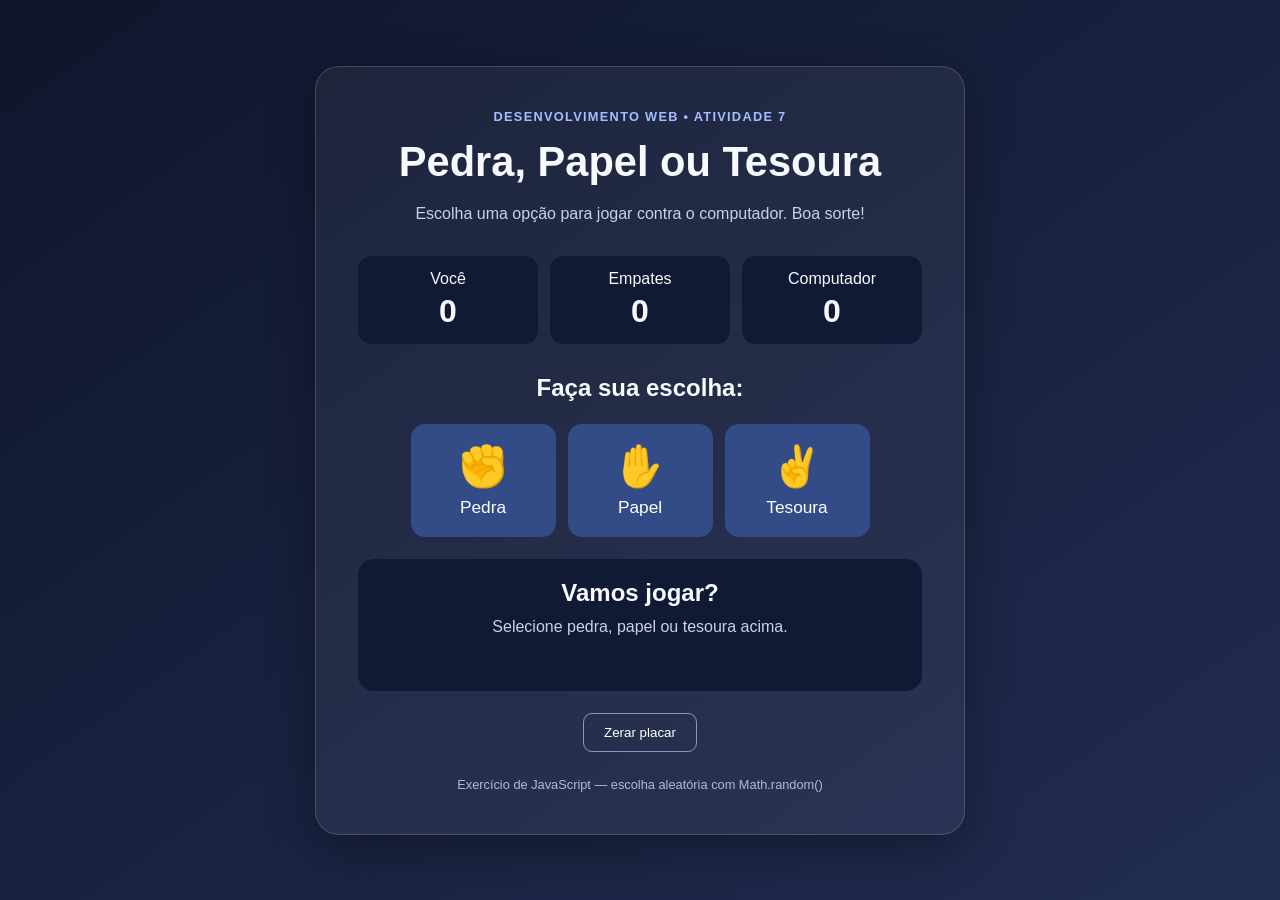
==== Atividade7/index.html @ 9fa2fe04 "Adiciona Atividade 7 - jogo Pedra Papel ou Tesoura em JavaScript" ====
<!DOCTYPE html>
<html lang="pt-BR">
<head>
  <meta charset="UTF-8">
  <meta name="viewport" content="width=device-width, initial-scale=1.0">
  <title>Atividade 7 - Pedra, Papel ou Tesoura</title>
  <style>
    :root { color-scheme: dark; font-family: Arial, Helvetica, sans-serif; }
    * { box-sizing: border-box; }
    body { margin: 0; min-height: 100vh; background: linear-gradient(145deg,#10152d,#212d50); color: #f7f9ff; display: grid; place-items: center; padding: 24px; }
    main { width: min(100%, 650px); background: #ffffff0d; border: 1px solid #ffffff28; border-radius: 24px; padding: clamp(22px,5vw,42px); text-align: center; box-shadow: 0 15px 50px #0005; }
    .tag { color: #a4bdff; font-weight: 700; letter-spacing: .1em; font-size: .8rem; text-transform: uppercase; }
    h1 { margin: 14px 0 8px; font-size: clamp(1.8rem,5vw,2.6rem); }
    p { line-height: 1.5; color: #c9d2e6; }
    .placar { display: flex; justify-content: center; gap: 12px; margin: 30px 0; flex-wrap: wrap; }
    .placar div { flex: 1; min-width: 100px; background: #111a35; border-radius: 14px; padding: 14px; }
    .placar strong { display: block; font-size: 2rem; margin-top: 5px; }
    .opcoes { display: flex; justify-content: center; gap: 12px; flex-wrap: wrap; margin: 22px 0; }
    .opcoes button { cursor: pointer; width: 145px; max-width: 100%; padding: 17px 10px; font-size: 1.08rem; background: #334b87; color: white; border: 2px solid transparent; border-radius: 14px; transition: transform .15s, background .15s; }
    .opcoes button:hover, .opcoes button:focus-visible { background: #4566b8; transform: translateY(-3px); outline: none; border-color: #a1bbff; }
    .emoji { display: block; font-size: 2.5rem; margin-bottom: 7px; }
    #resultado { background: #111a35; border-radius: 16px; padding: 20px; min-height: 132px; margin-top: 20px; }
    #resultado h2 { margin: 0 0 8px; }
    #resultado p { margin: 6px 0; }
    #reiniciar { margin-top: 22px; border: 1px solid #8399c6; background: transparent; color: white; border-radius: 9px; padding: 11px 20px; cursor: pointer; }
    #reiniciar:hover { background: #ffffff1a; }
    footer { font-size: .8rem; color: #aebcdb; margin-top: 25px; }
  </style>
</head>
<body>
  <main>
    <div class="tag">Desenvolvimento Web • Atividade 7</div>
    <h1>Pedra, Papel ou Tesoura</h1>
    <p>Escolha uma opção para jogar contra o computador. Boa sorte!</p>

    <section class="placar" aria-label="Placar do jogo">
      <div>Você<strong id="pontos-jogador">0</strong></div>
      <div>Empates<strong id="pontos-empates">0</strong></div>
      <div>Computador<strong id="pontos-computador">0</strong></div>
    </section>

    <h2>Faça sua escolha:</h2>
    <div class="opcoes">
      <button type="button" data-escolha="pedra"><span class="emoji">✊</span>Pedra</button>
      <button type="button" data-escolha="papel"><span class="emoji">✋</span>Papel</button>
      <button type="button" data-escolha="tesoura"><span class="emoji">✌️</span>Tesoura</button>
    </div>

    <section id="resultado" aria-live="polite">
      <h2>Vamos jogar?</h2>
      <p>Selecione pedra, papel ou tesoura acima.</p>
    </section>
    <button type="button" id="reiniciar">Zerar placar</button>
    <footer>Exercício de JavaScript — escolha aleatória com Math.random()</footer>
  </main>

  <script>
    const opcoes = ["pedra", "papel", "tesoura"];
    const simbolos = { pedra: "✊", papel: "✋", tesoura: "✌️" };
    const mensagens = {
      "pedra-tesoura": "Pedra quebra tesoura.",
      "tesoura-papel": "Tesoura corta papel.",
      "papel-pedra": "Papel cobre a pedra."
    };

    let vitorias = 0;
    let derrotas = 0;
    let empates = 0;

    function jogar(escolhaJogador) {
      // Math.random() produz um número de 0 (inclusive) a 1 (exclusive).
      // Math.floor() converte esse valor em um índice: 0, 1 ou 2.
      const indice = Math.floor(Math.random() * 3);
      const escolhaComputador = opcoes[indice];

      let titulo;
      let explicacao;

      if (escolhaJogador === escolhaComputador) {
        empates++;
        titulo = "Empate!";
        explicacao = "Os dois escolheram a mesma opção.";
      } else if (mensagens[escolhaJogador + "-" + escolhaComputador]) {
        vitorias++;
        titulo = "Você venceu! 🎉";
        explicacao = mensagens[escolhaJogador + "-" + escolhaComputador];
      } else {
        derrotas++;
        titulo = "O computador venceu!";
        explicacao = mensagens[escolhaComputador + "-" + escolhaJogador];
      }

      document.getElementById("pontos-jogador").textContent = vitorias;
      document.getElementById("pontos-computador").textContent = derrotas;
      document.getElementById("pontos-empates").textContent = empates;
      document.getElementById("resultado").innerHTML =
        "<h2>" + titulo + "</h2>" +
        "<p>Você: " + simbolos[escolhaJogador] + " " + escolhaJogador +
        " | Computador: " + simbolos[escolhaComputador] + " " + escolhaComputador + "</p>" +
        "<p>" + explicacao + "</p>";
    }

    document.querySelectorAll("[data-escolha]").forEach(function(botao) {
      botao.addEventListener("click", function() {
        jogar(botao.dataset.escolha);
      });
    });

    document.getElementById("reiniciar").addEventListener("click", function() {
      vitorias = 0;
      derrotas = 0;
      empates = 0;
      document.getElementById("pontos-jogador").textContent = "0";
      document.getElementById("pontos-computador").textContent = "0";
      document.getElementById("pontos-empates").textContent = "0";
      document.getElementById("resultado").innerHTML =
        "<h2>Placar zerado!</h2><p>Escolha uma opção para começar novamente.</p>";
    });
  </script>
</body>
</html>
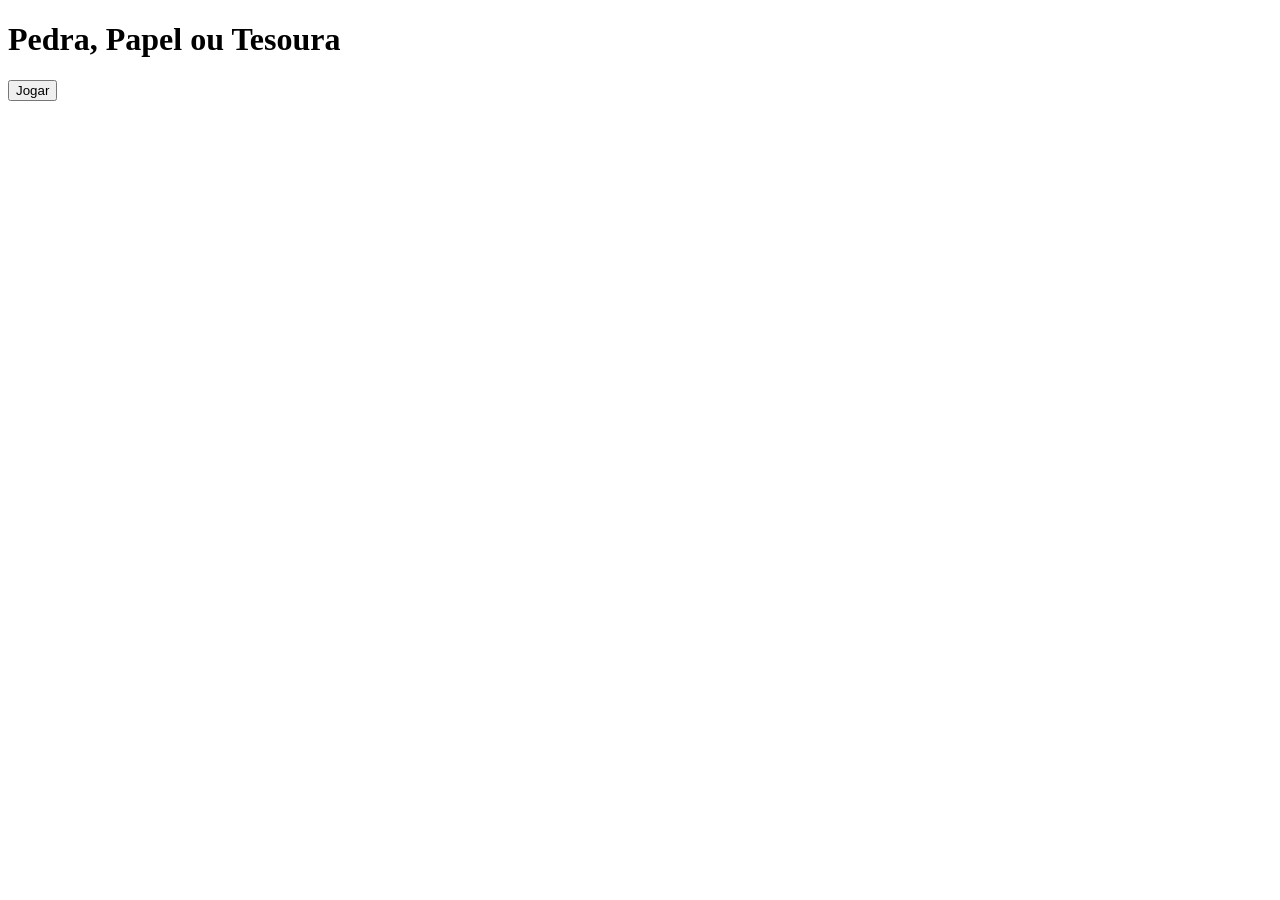
==== commit 5dfc102c: "Simplifica Atividade 7 para JavaScript básico" ====
--- a/Atividade7/index.html
+++ b/Atividade7/index.html
@@ -1,121 +1,41 @@
 <!DOCTYPE html>
-<html lang="pt-BR">
+<html lang="pt-br">
 <head>
-  <meta charset="UTF-8">
-  <meta name="viewport" content="width=device-width, initial-scale=1.0">
-  <title>Atividade 7 - Pedra, Papel ou Tesoura</title>
-  <style>
-    :root { color-scheme: dark; font-family: Arial, Helvetica, sans-serif; }
-    * { box-sizing: border-box; }
-    body { margin: 0; min-height: 100vh; background: linear-gradient(145deg,#10152d,#212d50); color: #f7f9ff; display: grid; place-items: center; padding: 24px; }
-    main { width: min(100%, 650px); background: #ffffff0d; border: 1px solid #ffffff28; border-radius: 24px; padding: clamp(22px,5vw,42px); text-align: center; box-shadow: 0 15px 50px #0005; }
-    .tag { color: #a4bdff; font-weight: 700; letter-spacing: .1em; font-size: .8rem; text-transform: uppercase; }
-    h1 { margin: 14px 0 8px; font-size: clamp(1.8rem,5vw,2.6rem); }
-    p { line-height: 1.5; color: #c9d2e6; }
-    .placar { display: flex; justify-content: center; gap: 12px; margin: 30px 0; flex-wrap: wrap; }
-    .placar div { flex: 1; min-width: 100px; background: #111a35; border-radius: 14px; padding: 14px; }
-    .placar strong { display: block; font-size: 2rem; margin-top: 5px; }
-    .opcoes { display: flex; justify-content: center; gap: 12px; flex-wrap: wrap; margin: 22px 0; }
-    .opcoes button { cursor: pointer; width: 145px; max-width: 100%; padding: 17px 10px; font-size: 1.08rem; background: #334b87; color: white; border: 2px solid transparent; border-radius: 14px; transition: transform .15s, background .15s; }
-    .opcoes button:hover, .opcoes button:focus-visible { background: #4566b8; transform: translateY(-3px); outline: none; border-color: #a1bbff; }
-    .emoji { display: block; font-size: 2.5rem; margin-bottom: 7px; }
-    #resultado { background: #111a35; border-radius: 16px; padding: 20px; min-height: 132px; margin-top: 20px; }
-    #resultado h2 { margin: 0 0 8px; }
-    #resultado p { margin: 6px 0; }
-    #reiniciar { margin-top: 22px; border: 1px solid #8399c6; background: transparent; color: white; border-radius: 9px; padding: 11px 20px; cursor: pointer; }
-    #reiniciar:hover { background: #ffffff1a; }
-    footer { font-size: .8rem; color: #aebcdb; margin-top: 25px; }
-  </style>
+    <meta charset="UTF-8">
+    <title>Atividade 7</title>
 </head>
 <body>
-  <main>
-    <div class="tag">Desenvolvimento Web • Atividade 7</div>
     <h1>Pedra, Papel ou Tesoura</h1>
-    <p>Escolha uma opção para jogar contra o computador. Boa sorte!</p>
+    <button onclick="jogar()">Jogar</button>
 
-    <section class="placar" aria-label="Placar do jogo">
-      <div>Você<strong id="pontos-jogador">0</strong></div>
-      <div>Empates<strong id="pontos-empates">0</strong></div>
-      <div>Computador<strong id="pontos-computador">0</strong></div>
-    </section>
+    <script>
+        function jogar() {
+            let jogador = prompt("Escolha: pedra, papel ou tesoura").toLowerCase();
+            let numero = Math.floor(Math.random() * 3);
+            let computador;
 
-    <h2>Faça sua escolha:</h2>
-    <div class="opcoes">
-      <button type="button" data-escolha="pedra"><span class="emoji">✊</span>Pedra</button>
-      <button type="button" data-escolha="papel"><span class="emoji">✋</span>Papel</button>
-      <button type="button" data-escolha="tesoura"><span class="emoji">✌️</span>Tesoura</button>
-    </div>
+            if (numero == 0) {
+                computador = "pedra";
+            } else if (numero == 1) {
+                computador = "papel";
+            } else {
+                computador = "tesoura";
+            }
 
-    <section id="resultado" aria-live="polite">
-      <h2>Vamos jogar?</h2>
-      <p>Selecione pedra, papel ou tesoura acima.</p>
-    </section>
-    <button type="button" id="reiniciar">Zerar placar</button>
-    <footer>Exercício de JavaScript — escolha aleatória com Math.random()</footer>
-  </main>
-
-  <script>
-    const opcoes = ["pedra", "papel", "tesoura"];
-    const simbolos = { pedra: "✊", papel: "✋", tesoura: "✌️" };
-    const mensagens = {
-      "pedra-tesoura": "Pedra quebra tesoura.",
-      "tesoura-papel": "Tesoura corta papel.",
-      "papel-pedra": "Papel cobre a pedra."
-    };
-
-    let vitorias = 0;
-    let derrotas = 0;
-    let empates = 0;
-
-    function jogar(escolhaJogador) {
-      // Math.random() produz um número de 0 (inclusive) a 1 (exclusive).
-      // Math.floor() converte esse valor em um índice: 0, 1 ou 2.
-      const indice = Math.floor(Math.random() * 3);
-      const escolhaComputador = opcoes[indice];
-
-      let titulo;
-      let explicacao;
-
-      if (escolhaJogador === escolhaComputador) {
-        empates++;
-        titulo = "Empate!";
-        explicacao = "Os dois escolheram a mesma opção.";
-      } else if (mensagens[escolhaJogador + "-" + escolhaComputador]) {
-        vitorias++;
-        titulo = "Você venceu! 🎉";
-        explicacao = mensagens[escolhaJogador + "-" + escolhaComputador];
-      } else {
-        derrotas++;
-        titulo = "O computador venceu!";
-        explicacao = mensagens[escolhaComputador + "-" + escolhaJogador];
-      }
-
-      document.getElementById("pontos-jogador").textContent = vitorias;
-      document.getElementById("pontos-computador").textContent = derrotas;
-      document.getElementById("pontos-empates").textContent = empates;
-      document.getElementById("resultado").innerHTML =
-        "<h2>" + titulo + "</h2>" +
-        "<p>Você: " + simbolos[escolhaJogador] + " " + escolhaJogador +
-        " | Computador: " + simbolos[escolhaComputador] + " " + escolhaComputador + "</p>" +
-        "<p>" + explicacao + "</p>";
-    }
-
-    document.querySelectorAll("[data-escolha]").forEach(function(botao) {
-      botao.addEventListener("click", function() {
-        jogar(botao.dataset.escolha);
-      });
-    });
-
-    document.getElementById("reiniciar").addEventListener("click", function() {
-      vitorias = 0;
-      derrotas = 0;
-      empates = 0;
-      document.getElementById("pontos-jogador").textContent = "0";
-      document.getElementById("pontos-computador").textContent = "0";
-      document.getElementById("pontos-empates").textContent = "0";
-      document.getElementById("resultado").innerHTML =
-        "<h2>Placar zerado!</h2><p>Escolha uma opção para começar novamente.</p>";
-    });
-  </script>
+            if (jogador != "pedra" && jogador != "papel" && jogador != "tesoura") {
+                alert("Escolha inválida!");
+            } else if (jogador == computador) {
+                alert("Computador escolheu " + computador + ". Empate!");
+            } else if (
+                (jogador == "pedra" && computador == "tesoura") ||
+                (jogador == "papel" && computador == "pedra") ||
+                (jogador == "tesoura" && computador == "papel")
+            ) {
+                alert("Computador escolheu " + computador + ". Você ganhou!");
+            } else {
+                alert("Computador escolheu " + computador + ". Você perdeu!");
+            }
+        }
+    </script>
 </body>
-</html>+</html>
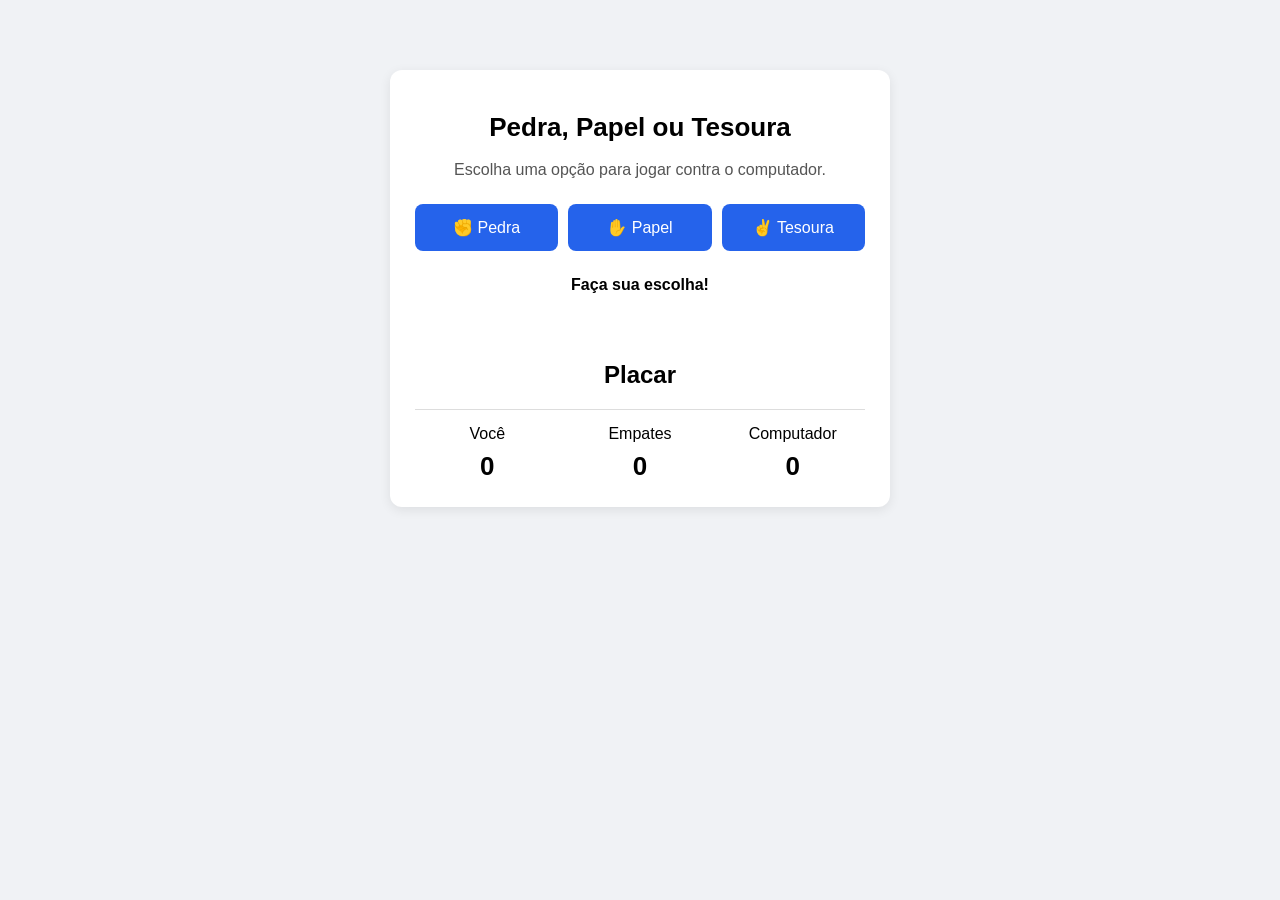
==== commit 1a71237a: "Ajusta interface responsiva simples e placar da Atividade 7" ====
--- a/Atividade7/index.html
+++ b/Atividade7/index.html
@@ -2,15 +2,88 @@
 <html lang="pt-br">
 <head>
     <meta charset="UTF-8">
-    <title>Atividade 7</title>
+    <meta name="viewport" content="width=device-width, initial-scale=1.0">
+    <title>Atividade 7 - Pedra, Papel ou Tesoura</title>
+    <style>
+        * { box-sizing: border-box; }
+        body {
+            font-family: Arial, sans-serif;
+            background: #f0f2f5;
+            margin: 0;
+            padding: 20px;
+            text-align: center;
+        }
+        .jogo {
+            background: white;
+            max-width: 500px;
+            margin: 50px auto;
+            padding: 25px;
+            border-radius: 12px;
+            box-shadow: 0 3px 12px #00000015;
+        }
+        h1 { font-size: 26px; }
+        p { color: #555; }
+        .botoes {
+            display: flex;
+            gap: 10px;
+            justify-content: center;
+            margin: 25px 0;
+        }
+        button {
+            background: #2563eb;
+            color: white;
+            border: none;
+            border-radius: 8px;
+            padding: 14px 12px;
+            font-size: 16px;
+            cursor: pointer;
+            flex: 1;
+        }
+        button:hover { background: #1d4ed8; }
+        #resultado { min-height: 65px; font-weight: bold; }
+        .placar {
+            border-top: 1px solid #ddd;
+            padding-top: 15px;
+            display: flex;
+            justify-content: space-around;
+            gap: 8px;
+        }
+        .placar div { flex: 1; }
+        .placar strong { display: block; font-size: 26px; margin-top: 8px; }
+        @media (max-width: 400px) {
+            .jogo { margin: 15px auto; padding: 18px; }
+            h1 { font-size: 22px; }
+            .botoes { flex-direction: column; }
+        }
+    </style>
 </head>
 <body>
-    <h1>Pedra, Papel ou Tesoura</h1>
-    <button onclick="jogar()">Jogar</button>
+    <div class="jogo">
+        <h1>Pedra, Papel ou Tesoura</h1>
+        <p>Escolha uma opção para jogar contra o computador.</p>
+
+        <div class="botoes">
+            <button onclick="jogar('pedra')">✊ Pedra</button>
+            <button onclick="jogar('papel')">✋ Papel</button>
+            <button onclick="jogar('tesoura')">✌️ Tesoura</button>
+        </div>
+
+        <div id="resultado">Faça sua escolha!</div>
+
+        <h2>Placar</h2>
+        <div class="placar">
+            <div>Você<strong id="vitorias">0</strong></div>
+            <div>Empates<strong id="empates">0</strong></div>
+            <div>Computador<strong id="derrotas">0</strong></div>
+        </div>
+    </div>
 
     <script>
-        function jogar() {
-            let jogador = prompt("Escolha: pedra, papel ou tesoura").toLowerCase();
+        let vitorias = 0;
+        let derrotas = 0;
+        let empates = 0;
+
+        function jogar(jogador) {
             let numero = Math.floor(Math.random() * 3);
             let computador;
 
@@ -22,20 +95,28 @@
                 computador = "tesoura";
             }
 
-            if (jogador != "pedra" && jogador != "papel" && jogador != "tesoura") {
-                alert("Escolha inválida!");
-            } else if (jogador == computador) {
-                alert("Computador escolheu " + computador + ". Empate!");
+            let mensagem = "Você escolheu " + jogador + " e o computador escolheu " + computador + ". ";
+
+            if (jogador == computador) {
+                empates++;
+                mensagem += "Empate!";
             } else if (
                 (jogador == "pedra" && computador == "tesoura") ||
                 (jogador == "papel" && computador == "pedra") ||
                 (jogador == "tesoura" && computador == "papel")
             ) {
-                alert("Computador escolheu " + computador + ". Você ganhou!");
+                vitorias++;
+                mensagem += "Você ganhou!";
             } else {
-                alert("Computador escolheu " + computador + ". Você perdeu!");
+                derrotas++;
+                mensagem += "O computador ganhou!";
             }
+
+            document.getElementById("resultado").innerText = mensagem;
+            document.getElementById("vitorias").innerText = vitorias;
+            document.getElementById("derrotas").innerText = derrotas;
+            document.getElementById("empates").innerText = empates;
         }
     </script>
 </body>
-</html>
+</html>
